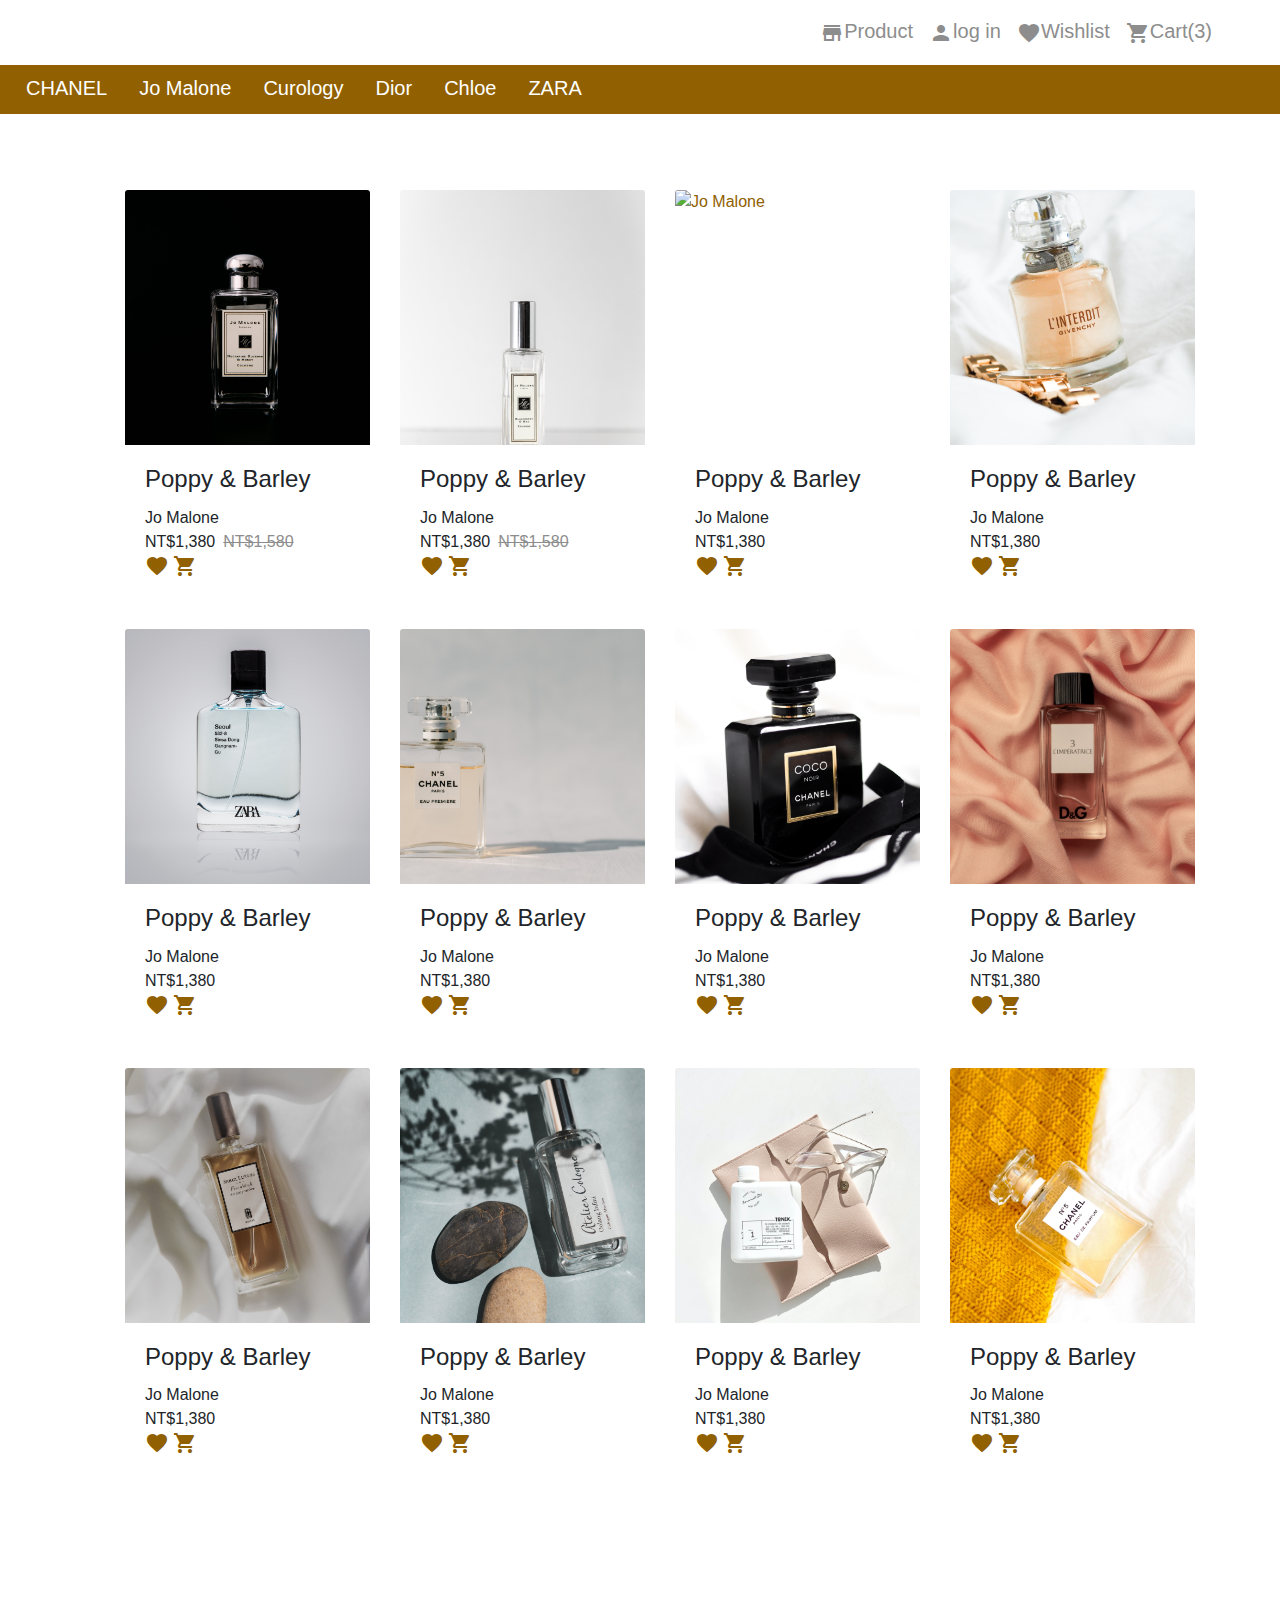
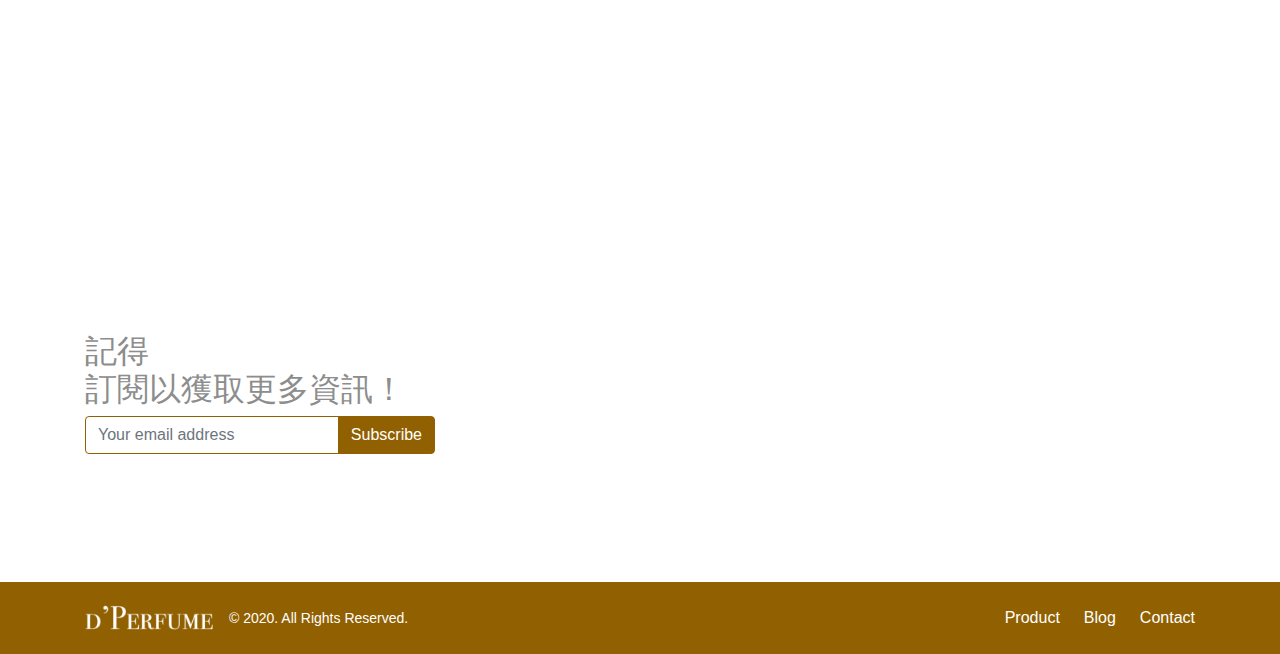
==== product.html @ dac88fab "Update 2020-12-21T16:06:55.662Z" ====
<!DOCTYPE html>
<html lang="en">

<head>
  <meta charset="UTF-8">
  <meta name="viewport" content="width=device-width, initial-scale=1.0">
  <meta http-equiv="X-UA-Compatible" content="ie=edge">
  <title>
    香水電商 | D’PERFUME
  </title> 
  <link rel="stylesheet" href="./assets/style/all.css">
  <link href="https://fonts.googleapis.com/icon?family=Material+Icons" rel="stylesheet">
</head>

<body>
  <header class="container">
    <nav
    class="mr-auto navbar navbar-expand-lg navbar-light bg-white container-fuild fixed-top d-flex justify-content-between">
    <a class="navbar-brand logo" href="index.html">D’PERFUME</a>
    <button class="navbar-toggler" type="button" data-toggle="collapse" data-target="#navbarSupportedContent"
        aria-controls="navbarSupportedContent" aria-expanded="false" aria-label="Toggle navigation">
        <span class="navbar-toggler-icon"></span>
    </button>
    <div class="collapse navbar-collapse" id="navbarSupportedContent">
        <div class="navbar-nav mr-auto"></div>
        <ul class="navbar-nav my-2 my-lg-0">
            <li class="nav-item active">
                <a class="nav-link text-grey-200" href="product.html"><span class="material-icons text-grey-200 align-middle">
                        store
                    </span>Product <span class="sr-only">(current)</span></a>
            </li>
            <li class="nav-item">
                <a class="nav-link text-grey-200" href="login.html"><span class="material-icons text-grey-200 align-middle">
                        person
                    </span>log in</a>
            </li>
            <li class="nav-item active">
                <a class="nav-link text-grey-200" href="#"><span class="material-icons text-grey-200 align-middle">
                        favorite
                    </span>Wishlist <span class="sr-only">(current)</span></a>
            </li>
            <li class="nav-item active">
                <a class="nav-link text-grey-200" href="#"><span class="material-icons text-grey-200 align-middle">
                        shopping_cart
                    </span>Cart(3) <span class="sr-only">(current)</span></a>
            </li>
        </ul>
    </div>
</nav>  </header>

  <nav class="nav bg-primary">
    <div class="container">
        <ul class="d-flex pl-0">
            <li><a class="nav-link active text-white" href="#">CHANEL</a></li>
            <li><a class="nav-link text-white" href="#">Jo Malone</a></li>
            <li><a class="nav-link text-white" href="#">Curology</a></li>
            <li><a class="nav-link text-white" href="#">Dior</a></li>
            <li><a class="nav-link text-white" href="#">Chloe</a></li>
            <li><a class="nav-link text-white" href="#">ZARA</a></li>
        </ul>
    </div>
</nav>

<div class="container py-md-8">
    <ul class="productList row">
        <li class="col-12 col-sm-6 col-md-3 mb-4 mb-bd-6">
            <div class="card border-0">
                <a href="#">
                    <img src="./assets/images/products1.jpg" class="card-img-top" alt="Jo Malone">
                </a>
                <div class="card-body">
                    <h4 class="card-title">Poppy & Barley</h4>
                    <p class="card-text mb-0">Jo Malone</p>
                    <div class="d-flex">
                        <p class="mr-2 mb-0">NT$1,380</p>
                        <p class="text-grey-200 text-line-through mb-0">NT$1,580</p>
                    </div>
                    <span class="material-icons text-primary">
                        favorite
                    </span>
                    <span class="material-icons text-primary">
                        shopping_cart
                    </span>
                </div>
            </div>
        </li>

        <li class="col-12 col-sm-6 col-md-3 mb-4 mb-bd-6">
            <div class="card border-0">
                <a href="#">
                    <img src="./assets/images/index6.jpg" class="card-img-top" alt="Jo Malone">
                </a>
                <div class="card-body">
                    <h4 class="card-title">Poppy & Barley</h4>
                    <p class="card-text mb-0">Jo Malone</p>
                    <div class="d-flex">
                        <p class="mr-2 mb-0">NT$1,380</p>
                        <p class="text-grey-200 text-line-through mb-0">NT$1,580</p>
                    </div>
                    <span class="material-icons text-primary">
                        favorite
                    </span>
                    <span class="material-icons text-primary">
                        shopping_cart
                    </span>
                </div>
            </div>
        </li>
        <li class="col-12 col-sm-6 col-md-3 mb-4 mb-bd-6">
            <div class="card border-0">
                <a href="#">
                    <img src="./assets/images/products3.jpg" class="card-img-top" alt="Jo Malone">
                </a>
                <div class="card-body">
                    <h4 class="card-title">Poppy & Barley</h4>
                    <p class="card-text mb-0">Jo Malone</p>
                    <p class="mr-2 mb-0">NT$1,380</p>
                    <span class="material-icons text-primary">
                        favorite
                    </span>
                    <span class="material-icons text-primary">
                        shopping_cart
                    </span>
                </div>
            </div>
        </li>
        <li class="col-12 col-sm-6 col-md-3 mb-4 mb-bd-6">
            <div class="card border-0">
                <a href="#">
                    <img src="./assets/images/products4.jpg" class="card-img-top" alt="Jo Malone">
                </a>
                <div class="card-body">
                    <h4 class="card-title">Poppy & Barley</h4>
                    <p class="card-text mb-0">Jo Malone</p>
                    <p class="mr-2 mb-0">NT$1,380</p>
                    <span class="material-icons text-primary">
                        favorite
                    </span>
                    <span class="material-icons text-primary">
                        shopping_cart
                    </span>
                </div>
            </div>
        </li>
        <li class="col-12 col-sm-6 col-md-3 mb-4 mb-bd-6">
            <div class="card border-0">
                <a href="#">
                    <img src="./assets/images/products5.jpg" class="card-img-top" alt="Jo Malone">
                </a>
                <div class="card-body">
                    <h4 class="card-title">Poppy & Barley</h4>
                    <p class="card-text mb-0">Jo Malone</p>
                    <p class="mr-2 mb-0">NT$1,380</p>
                    <span class="material-icons text-primary">
                        favorite
                    </span>
                    <span class="material-icons text-primary">
                        shopping_cart
                    </span>
                </div>
            </div>
        </li>
        <li class="col-12 col-sm-6 col-md-3 mb-4 mb-bd-6">
            <div class="card border-0">
                <a href="#">
                    <img src="./assets/images/index4.jpg" class="card-img-top" alt="Jo Malone">
                </a>
                <div class="card-body">
                    <h4 class="card-title">Poppy & Barley</h4>
                    <p class="card-text mb-0">Jo Malone</p>
                    <p class="mr-2 mb-0">NT$1,380</p>
                    <span class="material-icons text-primary">
                        favorite
                    </span>
                    <span class="material-icons text-primary">
                        shopping_cart
                    </span>
                </div>
            </div>
        </li>
        <li class="col-12 col-sm-6 col-md-3 mb-4 mb-bd-6">
            <div class="card border-0">
                <a href="#">
                    <img src="./assets/images/products7.jpg" class="card-img-top" alt="Jo Malone">
                </a>
                <div class="card-body">
                    <h4 class="card-title">Poppy & Barley</h4>
                    <p class="card-text mb-0">Jo Malone</p>
                    <p class="mr-2 mb-0">NT$1,380</p>
                    <span class="material-icons text-primary">
                        favorite
                    </span>
                    <span class="material-icons text-primary">
                        shopping_cart
                    </span>
                </div>
            </div>
        </li>
        <li class="col-12 col-sm-6 col-md-3 mb-4 mb-bd-6">
            <div class="card border-0">
                <a href="#">
                    <img src="./assets/images/products8.jpg" class="card-img-top" alt="Jo Malone">
                </a>
                <div class="card-body">
                    <h4 class="card-title">Poppy & Barley</h4>
                    <p class="card-text mb-0">Jo Malone</p>
                    <p class="mr-2 mb-0">NT$1,380</p>
                    <span class="material-icons text-primary">
                        favorite
                    </span>
                    <span class="material-icons text-primary">
                        shopping_cart
                    </span>
                </div>
            </div>
        </li>
        <li class="col-12 col-sm-6 col-md-3 mb-4 mb-bd-6">
            <div class="card border-0">
                <a href="#">
                    <img src="./assets/images/index3.png" class="card-img-top" alt="Jo Malone">
                </a>
                <div class="card-body">
                    <h4 class="card-title">Poppy & Barley</h4>
                    <p class="card-text mb-0">Jo Malone</p>
                    <p class="mr-2 mb-0">NT$1,380</p>
                    <span class="material-icons text-primary">
                        favorite
                    </span>
                    <span class="material-icons text-primary">
                        shopping_cart
                    </span>
                </div>
            </div>
        </li>
        <li class="col-12 col-sm-6 col-md-3 mb-4 mb-bd-6">
            <div class="card border-0">
                <a href="#">
                    <img src="./assets/images/products10.jpg" class="card-img-top" alt="Jo Malone">
                </a>
                <div class="card-body">
                    <h4 class="card-title">Poppy & Barley</h4>
                    <p class="card-text mb-0">Jo Malone</p>
                    <p class="mr-2 mb-0">NT$1,380</p>
                    <span class="material-icons text-primary">
                        favorite
                    </span>
                    <span class="material-icons text-primary">
                        shopping_cart
                    </span>
                </div>
            </div>
        </li>
        <li class="col-12 col-sm-6 col-md-3 mb-4 mb-bd-6">
            <div class="card border-0">
                <a href="#">
                    <img src="./assets/images/products11.jpg" class="card-img-top" alt="Jo Malone">
                </a>
                <div class="card-body">
                    <h4 class="card-title">Poppy & Barley</h4>
                    <p class="card-text mb-0">Jo Malone</p>
                    <p class="mr-2 mb-0">NT$1,380</p>
                    <span class="material-icons text-primary">
                        favorite
                    </span>
                    <span class="material-icons text-primary">
                        shopping_cart
                    </span>
                </div>
            </div>
        </li>
        <li class="col-12 col-sm-6 col-md-3 mb-4 mb-bd-6">
            <div class="card border-0">
                <a href="#">
                    <img src="./assets/images/products12.jpg" class="card-img-top" alt="Jo Malone">
                </a>
                <div class="card-body">
                    <h4 class="card-title">Poppy & Barley</h4>
                    <p class="card-text mb-0">Jo Malone</p>
                    <p class="mr-2 mb-0">NT$1,380</p>
                    <span class="material-icons text-primary">
                        favorite
                    </span>
                    <span class="material-icons text-primary">
                        shopping_cart
                    </span>
                </div>
            </div>
        </li>
    </ul>
</div>



<div class="subscript d-flex align-items-end">
    <div class="container">
        <div class="row">
            <div class="col-12 col-md-4">
                <h2 class="text-grey-200">記得<br> 訂閱以獲取更多資訊！</h2>
                <div class="input-group mb-3">
                    <input type="text" class="form-control border-primary" placeholder="Your email address"
                        aria-label="Recipient's username" aria-describedby="button-addon2">
                    <div class="input-group-append">
                        <button class="btn btn-primary" type="button" id="button-addon2">Subscribe</button>
                    </div>
                </div>
            </div>
        </div>
    </div>
</div>

    <footer class="bg-primary">
      <div class="container d-flex justify-content-start justify-content-lg-between">
    <div class="footerLogo d-flex align-items-center">
        <a href="index.html"><img class="mr-3" src="./assets/images/d’Perfumewhite.png" alt="logo"></a>
        <sapn class="rightsReserved text-white align-middle">© 2020. All Rights Reserved.</sapn>
    </div>
    <ul class="footerMenu d-flex align-items-center m-0">
        <li class="mr-4"><a class="text-white d-block py-4" href="product.html">Product</a></li>
        <li class="mr-4"><a class="text-white d-block py-4" href="#">Blog</a></li>
        <li><a class="text-white d-block py-4" href="#">Contact</a></li>
    </ul>
</div>    </footer>
    <script src="./assets/js/vendors.js"></script>
    <script src="./assets/js/all.js"></script>
    <script src="https://code.jquery.com/jquery-3.3.1.slim.min.js"
      integrity="sha384-q8i/X+965DzO0rT7abK41JStQIAqVgRVzpbzo5smXKp4YfRvH+8abtTE1Pi6jizo"
      crossorigin="anonymous"></script>
    <script src="https://cdnjs.cloudflare.com/ajax/libs/popper.js/1.14.6/umd/popper.min.js"
      integrity="sha384-wHAiFfRlMFy6i5SRaxvfOCifBUQy1xHdJ/yoi7FRNXMRBu5WHdZYu1hA6ZOblgut"
      crossorigin="anonymous"></script>
    <script src="https://stackpath.bootstrapcdn.com/bootstrap/4.2.1/js/bootstrap.min.js"
      integrity="sha384-B0UglyR+jN6CkvvICOB2joaf5I4l3gm9GU6Hc1og6Ls7i6U/mkkaduKaBhlAXv9k"
      crossorigin="anonymous"></script>
</body>

</html>
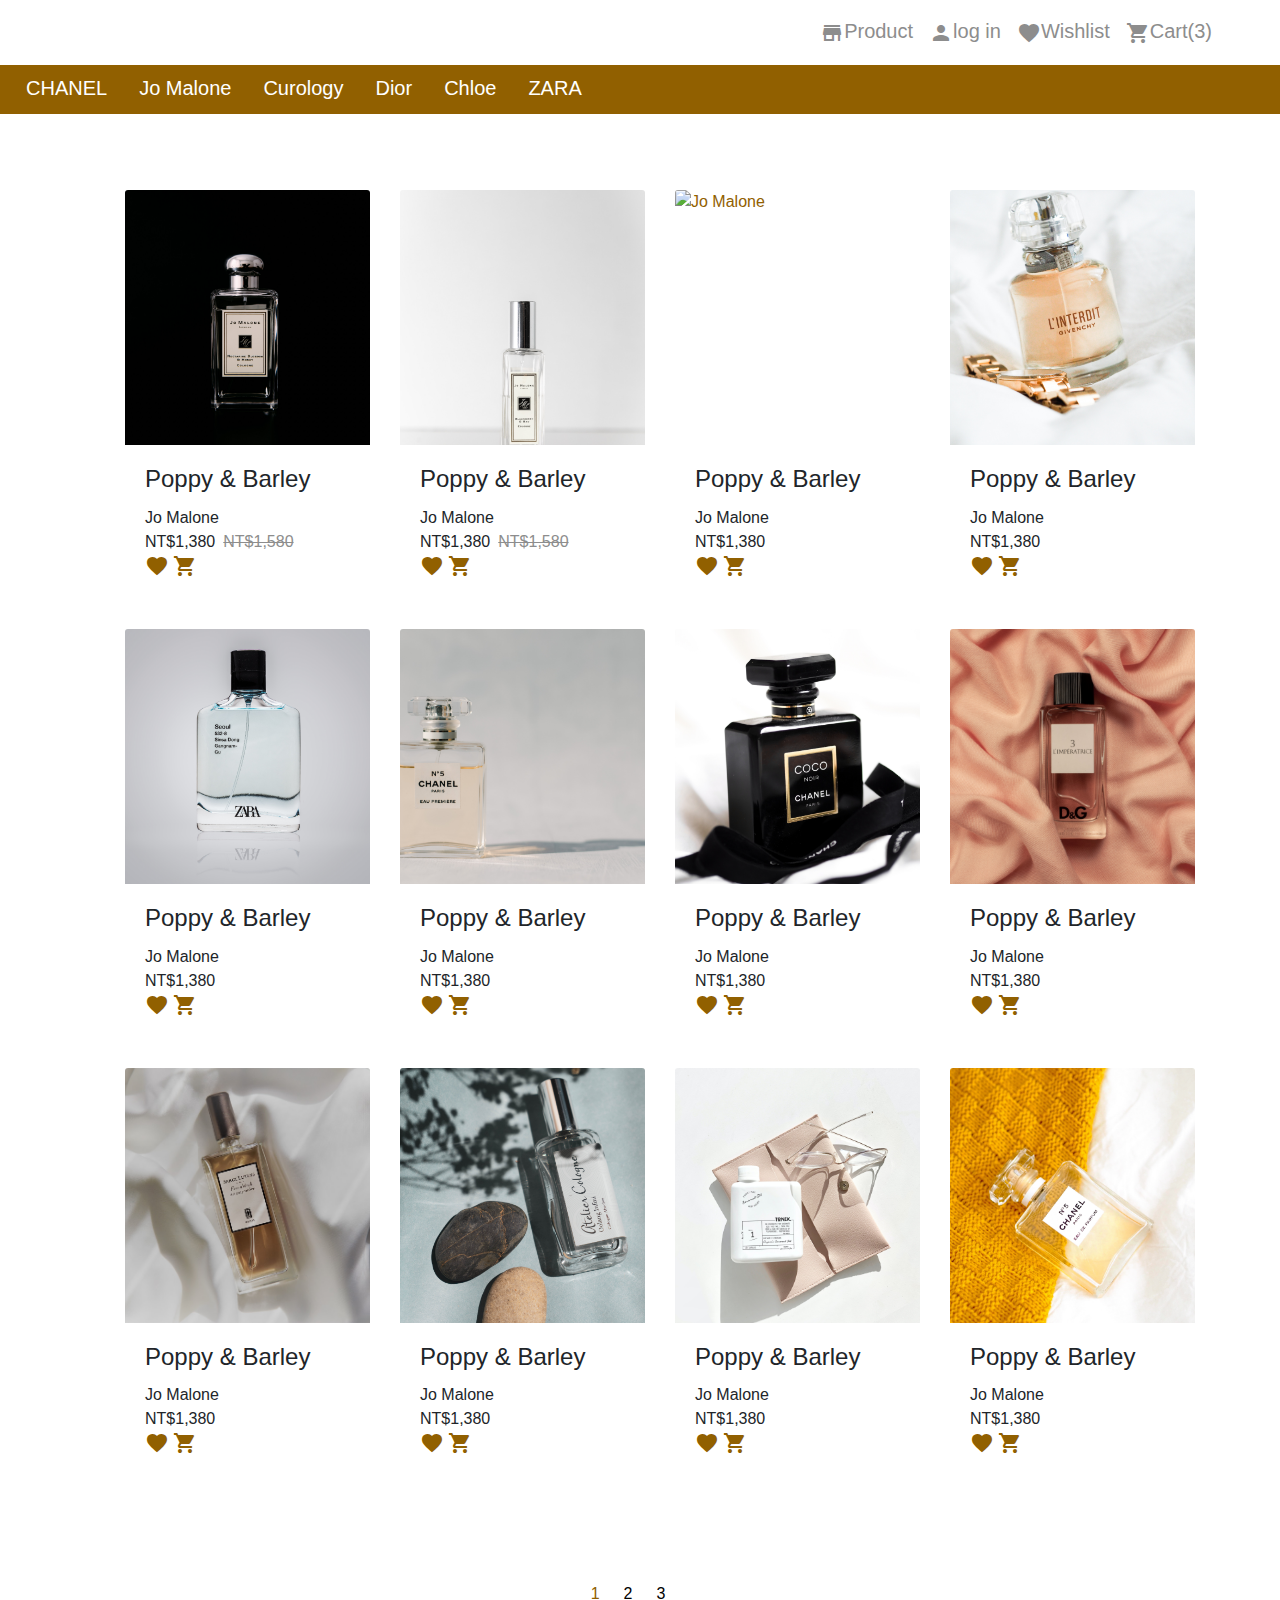
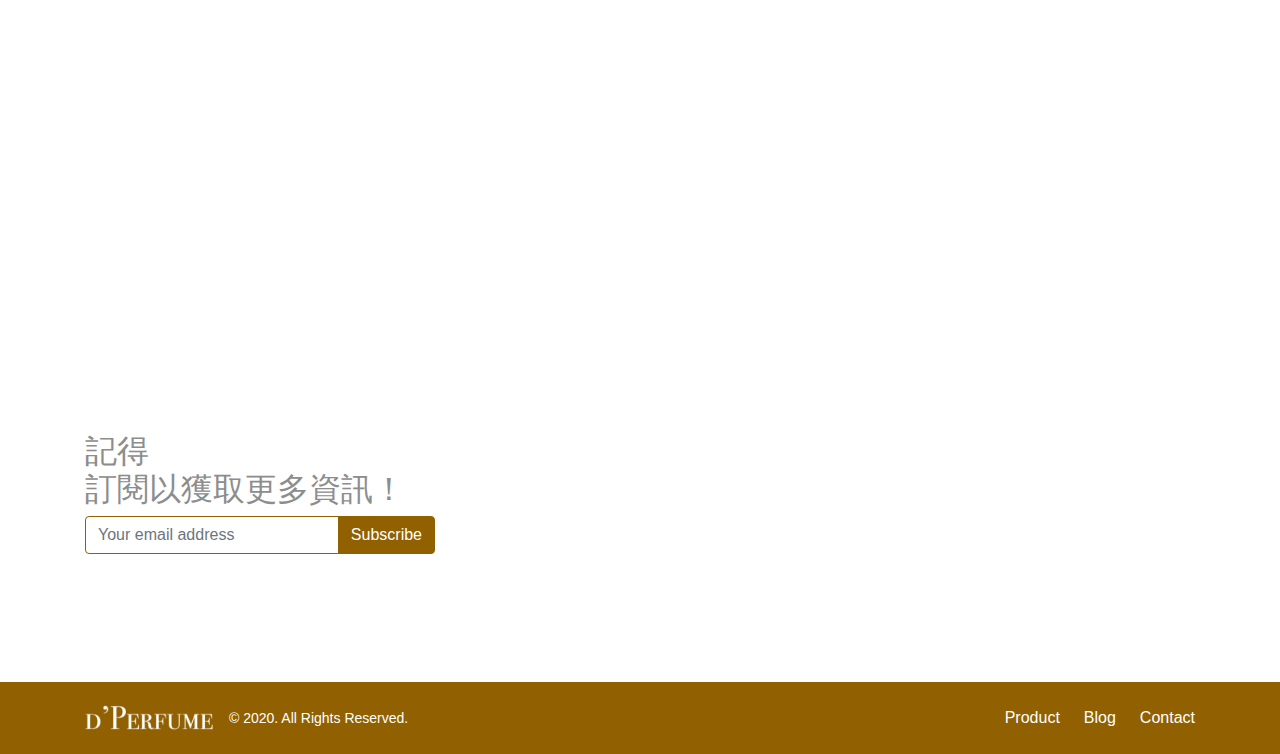
==== commit 740d351f: "Merge branch 'gh-pages' of https://github.com/eda0717/week6 into gh-pages" ====
--- a/product.html
+++ b/product.html
@@ -289,6 +289,14 @@
     </ul>
 </div>
 
+<div class="page d-flex justify-content-center align-items-center mb-8">
+   <ul class="pagination d-flex">
+       <li class="mr-4"><a href="#" class="text-primary">1</a></li>
+       <li class="mr-4"><a href="#" class="text-black">2</a></li>
+       <li class="mr-4"><a href="#" class="text-black">3</a></li>
+   </ul>
+</div>
+
 
 
 <div class="subscript d-flex align-items-end">
